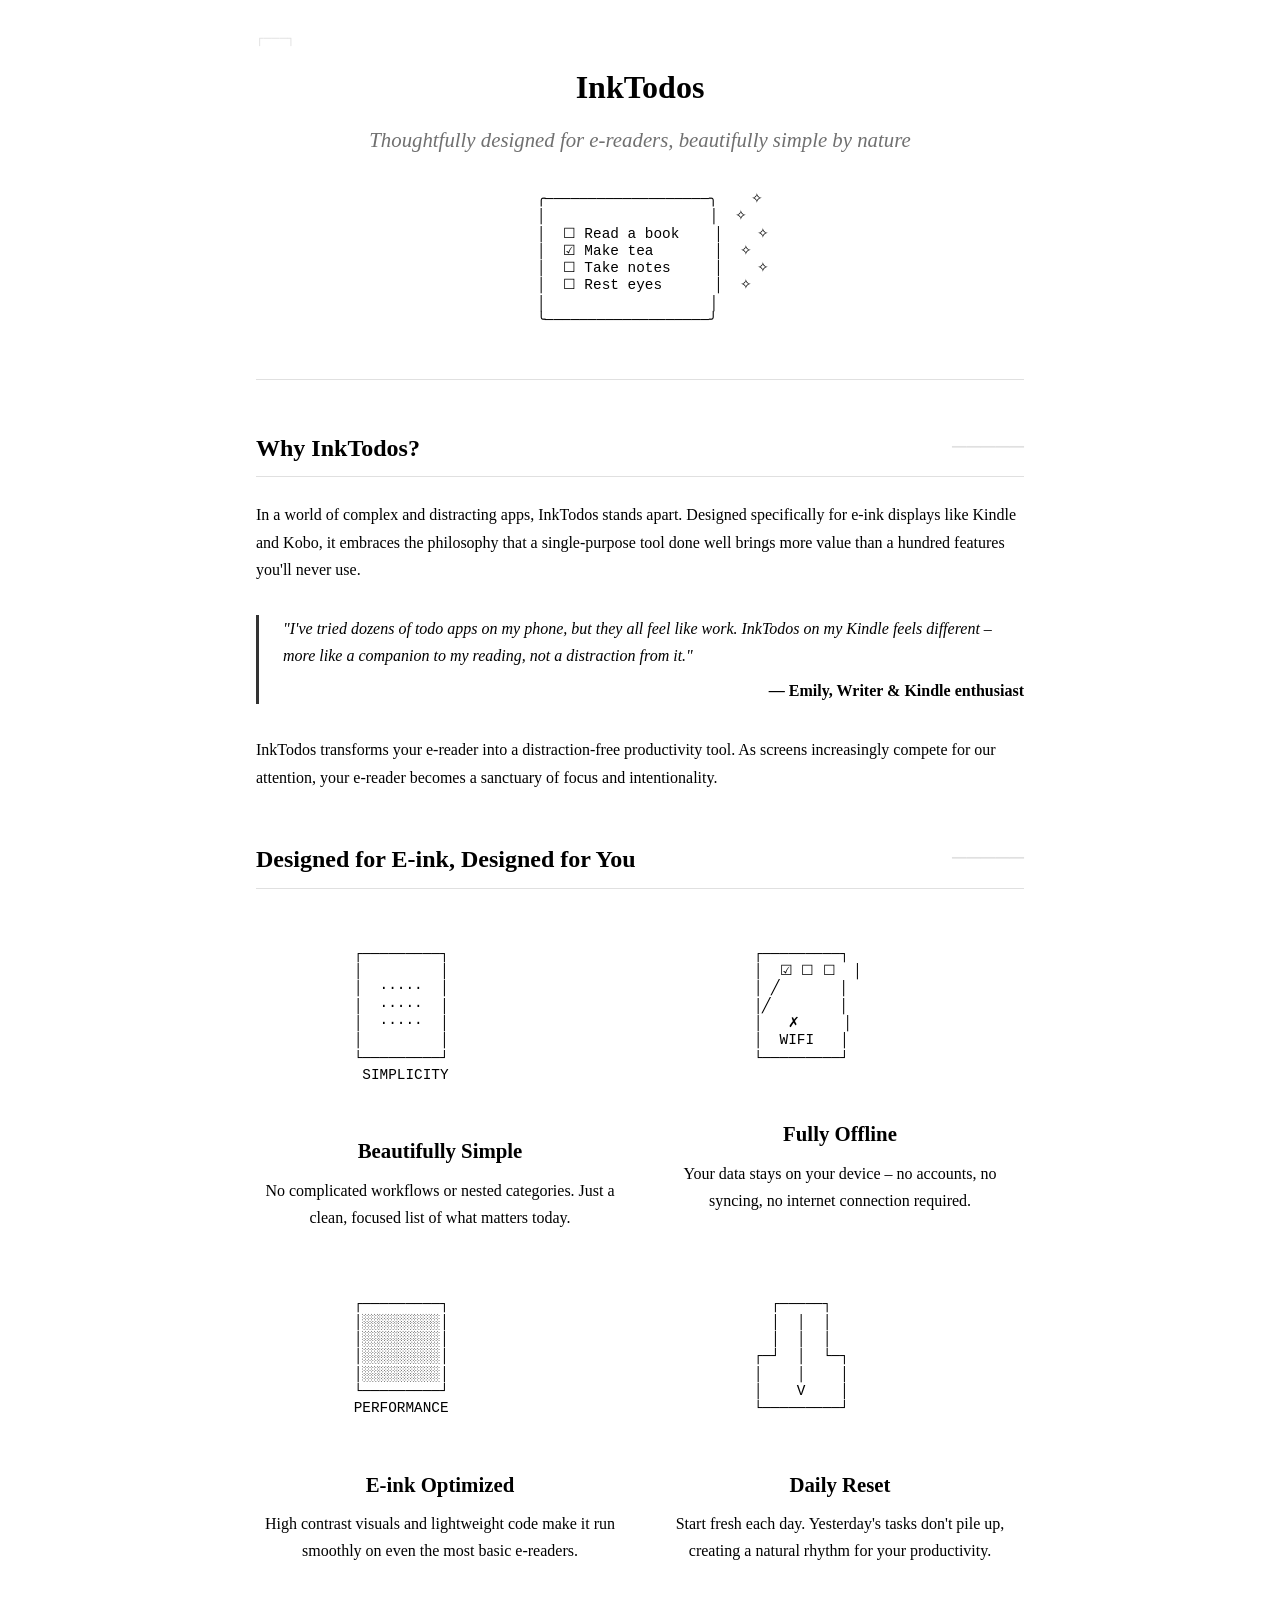
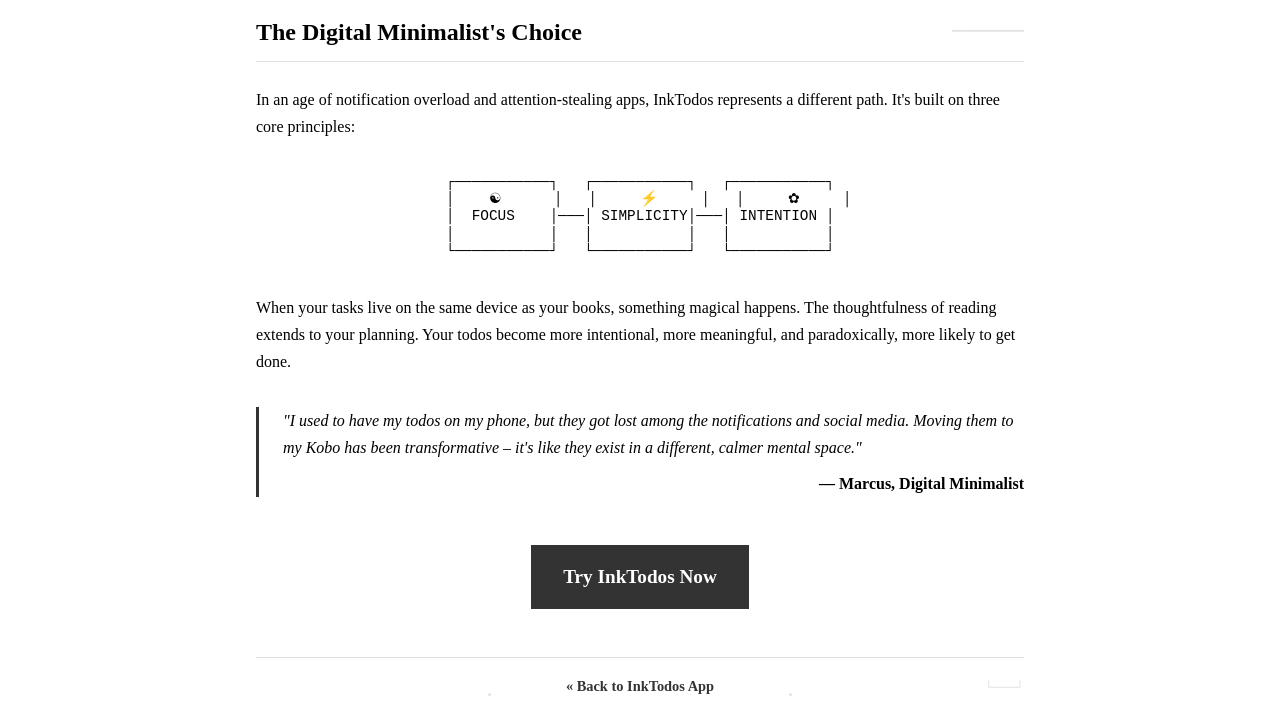
==== about.html @ ad07a1d9 "about page" ====
<!DOCTYPE html>
<html lang="en">
<head>
    <meta charset="UTF-8">
    <meta name="viewport" content="width=device-width, initial-scale=1.0">
    <title>About InkTodos</title>
    <link rel="stylesheet" href="css/style.css">
    <style>
        /* Additional styles specific to about page */
        .about-container {
            max-width: 800px;
            margin: 0 auto;
            padding: 1rem;
            line-height: 1.7;
            position: relative;
        }
        
        /* Decorative corner elements */
        .about-container::before,
        .about-container::after {
            content: "┌───┐";
            font-family: monospace;
            position: absolute;
            white-space: pre;
            color: var(--light-gray);
        }
        
        .about-container::before {
            top: 1rem;
            left: 1rem;
        }
        
        .about-container::after {
            content: "└───┘";
            bottom: 1rem;
            right: 1rem;
        }

        .hero {
            text-align: center;
            margin: 2rem 0 3rem;
        }

        .tagline {
            font-size: 1.3rem;
            margin-top: 0.5rem;
            color: var(--medium-gray);
            font-style: italic;
        }

        .section {
            margin-bottom: 3rem;
        }

        .section-title {
            margin-bottom: 1.5rem;
            border-bottom: 1px solid var(--light-gray);
            padding-bottom: 0.5rem;
            position: relative;
        }
        
        .section-title::after {
            content: "─────";
            font-family: monospace;
            position: absolute;
            right: 0;
            bottom: 0.5rem;
            color: var(--light-gray);
        }

        .features {
            display: grid;
            grid-template-columns: 1fr;
            gap: 2rem;
        }

        .feature {
            display: flex;
            flex-direction: column;
            align-items: center;
        }

        .feature-title {
            font-size: 1.3rem;
            margin: 1rem 0 0.5rem;
            text-align: center;
        }

        .feature-desc {
            text-align: center;
        }

        .illustration {
            margin: 1rem 0;
            text-align: center;
            line-height: 1;
        }

        .ascii-art {
            font-family: monospace;
            white-space: pre;
            font-size: 0.9rem;
            line-height: 1.2;
            display: inline-block;
            text-align: left;
            margin: 0 auto;
        }

        .testimonial {
            border-left: 3px solid var(--accent-color);
            padding-left: 1.5rem;
            margin: 2rem 0;
            font-style: italic;
        }

        .testimonial-author {
            text-align: right;
            margin-top: 0.5rem;
            font-style: normal;
            font-weight: bold;
        }

        .cta {
            text-align: center;
            margin: 3rem 0;
        }

        .cta-button {
            display: inline-block;
            padding: 1rem 2rem;
            background-color: var(--accent-color);
            color: var(--bg-color);
            text-decoration: none;
            font-weight: bold;
            font-size: 1.2rem;
            border: none;
        }
        
        .nav-links {
            text-align: center;
            margin-top: 3rem;
            padding-top: 1rem;
            border-top: 1px solid var(--light-gray);
            position: relative;
        }
        
        .nav-links::before,
        .nav-links::after {
            content: "·";
            position: absolute;
            top: 1rem;
            font-size: 1.5rem;
            color: var(--light-gray);
        }
        
        .nav-links::before {
            left: 30%;
        }
        
        .nav-links::after {
            right: 30%;
        }

        .nav-link {
            color: var(--accent-color);
            text-decoration: none;
            font-weight: bold;
        }
        
        @media (min-width: 600px) {
            .features {
                grid-template-columns: 1fr 1fr;
            }
        }
    </style>
</head>
<body>
    <div class="about-container">
        <header class="hero">
            <h1>InkTodos</h1>
            <p class="tagline">Thoughtfully designed for e-readers, beautifully simple by nature</p>
            
            <div class="illustration">
                <div class="ascii-art">
   ╭───────────────────╮    ✧
   │                   │  ✧
   │  ☐ Read a book    │    ✧
   │  ☑ Make tea       │  ✧
   │  ☐ Take notes     │    ✧
   │  ☐ Rest eyes      │  ✧
   │                   │
   ╰───────────────────╯
                </div>
            </div>
        </header>
        
        <section class="section">
            <h2 class="section-title">Why InkTodos?</h2>
            <p>In a world of complex and distracting apps, InkTodos stands apart. Designed specifically for e-ink displays like Kindle and Kobo, it embraces the philosophy that a single-purpose tool done well brings more value than a hundred features you'll never use.</p>
            
            <div class="testimonial">
                <p>"I've tried dozens of todo apps on my phone, but they all feel like work. InkTodos on my Kindle feels different – more like a companion to my reading, not a distraction from it."</p>
                <p class="testimonial-author">— Emily, Writer & Kindle enthusiast</p>
            </div>
            
            <p>InkTodos transforms your e-reader into a distraction-free productivity tool. As screens increasingly compete for our attention, your e-reader becomes a sanctuary of focus and intentionality.</p>
        </section>
        
        <section class="section">
            <h2 class="section-title">Designed for E-ink, Designed for You</h2>
            
            <div class="features">
                <div class="feature">
                    <div class="illustration">
                        <div class="ascii-art">
  ┌─────────┐
  │         │
  │  ·····  │
  │  ·····  │
  │  ·····  │
  │         │
  └─────────┘
   SIMPLICITY
                        </div>
                    </div>
                    <h3 class="feature-title">Beautifully Simple</h3>
                    <p class="feature-desc">No complicated workflows or nested categories. Just a clean, focused list of what matters today.</p>
                </div>
                
                <div class="feature">
                    <div class="illustration">
                        <div class="ascii-art">
  ┌─────────┐
  │  ☑ ☐ ☐  │
  │ ╱       │
  │╱        │
  │   ✗     │
  │  WIFI   │
  └─────────┘
                        </div>
                    </div>
                    <h3 class="feature-title">Fully Offline</h3>
                    <p class="feature-desc">Your data stays on your device – no accounts, no syncing, no internet connection required.</p>
                </div>
                
                <div class="feature">
                    <div class="illustration">
                        <div class="ascii-art">
  ┌─────────┐
  │░░░░░░░░░│
  │░░░░░░░░░│
  │░░░░░░░░░│
  │░░░░░░░░░│
  └─────────┘
  PERFORMANCE
                        </div>
                    </div>
                    <h3 class="feature-title">E-ink Optimized</h3>
                    <p class="feature-desc">High contrast visuals and lightweight code make it run smoothly on even the most basic e-readers.</p>
                </div>
                
                <div class="feature">
                    <div class="illustration">
                        <div class="ascii-art">
    ┌─────┐
    │  │  │
    │  │  │
  ┌─┘  │  └─┐
  │    │    │
  │    V    │
  └─────────┘
                        </div>
                    </div>
                    <h3 class="feature-title">Daily Reset</h3>
                    <p class="feature-desc">Start fresh each day. Yesterday's tasks don't pile up, creating a natural rhythm for your productivity.</p>
                </div>
            </div>
        </section>
        
        <section class="section">
            <h2 class="section-title">The Digital Minimalist's Choice</h2>
            <p>In an age of notification overload and attention-stealing apps, InkTodos represents a different path. It's built on three core principles:</p>
            
            <div class="illustration">
                <div class="ascii-art">
  ┌───────────┐   ┌───────────┐   ┌───────────┐
  │    ☯      │   │     ⚡     │   │     ✿     │
  │  FOCUS    │───│ SIMPLICITY│───│ INTENTION │
  │           │   │           │   │           │
  └───────────┘   └───────────┘   └───────────┘
                </div>
            </div>
            
            <p>When your tasks live on the same device as your books, something magical happens. The thoughtfulness of reading extends to your planning. Your todos become more intentional, more meaningful, and paradoxically, more likely to get done.</p>
            
            <div class="testimonial">
                <p>"I used to have my todos on my phone, but they got lost among the notifications and social media. Moving them to my Kobo has been transformative – it's like they exist in a different, calmer mental space."</p>
                <p class="testimonial-author">— Marcus, Digital Minimalist</p>
            </div>
        </section>

        <div class="cta">
            <a href="/" class="cta-button">Try InkTodos Now</a>
        </div>
        
        <footer class="nav-links">
            <a href="/" class="nav-link">« Back to InkTodos App</a>
        </footer>
    </div>
</body>
</html>
---- css/style.css ----
/* E-reader friendly styles with high contrast and simple design */
:root {
    --bg-color: #ffffff;
    --text-color: #000000;
    --light-gray: #e0e0e0;
    --medium-gray: #707070;
    --completed-color: #aaaaaa;
    --focus-color: #111111;
    --accent-color: #333333;
}

* {
    box-sizing: border-box;
    margin: 0;
    padding: 0;
}

body {
    font-family: 'Bookerly', 'Palatino', 'Georgia', serif;
    background-color: var(--bg-color);
    color: var(--text-color);
    line-height: 1.6;
    padding: 0.75rem;
    max-width: 100%;
}

.container {
    max-width: 800px;
    margin: 0 auto;
    padding: 1rem;
}

header {
    text-align: center;
    margin-bottom: 2rem;
    border-bottom: 1px solid var(--light-gray);
    padding-bottom: 1rem;
}

h1 {
    font-size: 2rem;
    margin-bottom: 0.5rem;
}

h2 {
    font-size: 1.5rem;
    margin-bottom: 1rem;
}

.date-display {
    font-size: 1.2rem;
    color: var(--medium-gray);
}

/* Form styles */
#task-form {
    display: flex;
    margin-bottom: 2rem;
    border: 1px solid var(--light-gray);
}

#task-input {
    flex: 1;
    padding: 0.75rem;
    font-size: 1rem;
    border: none;
    background-color: var(--bg-color);
    color: var(--text-color);
}

#add-task-btn {
    padding: 0.75rem 1.5rem;
    background-color: var(--accent-color);
    color: var(--bg-color);
    border: none;
    font-size: 1rem;
    cursor: pointer;
    font-weight: bold;
}

/* Task list styles */
#task-list {
    list-style-type: none;
}

.task-item {
    padding: 1.2rem 1rem;
    border-bottom: 1px solid var(--light-gray);
    display: flex;
    align-items: center;
}

.empty-list {
    text-align: center;
    color: var(--medium-gray);
    font-style: italic;
}

.task-text {
    flex: 1;
    font-size: 1.1rem;
}

.completed .task-text {
    text-decoration: line-through;
    color: var(--completed-color);
}

.delete-btn {
    margin-left: 1rem;
    background: none;
    border: none;
    font-size: 1.2rem;
    cursor: pointer;
    color: var(--medium-gray);
}

footer {
    margin-top: 2rem;
    text-align: center;
    font-size: 0.9rem;
    color: var(--medium-gray);
}

/* Make checkboxes more visible on e-readers */
input[type="checkbox"] {
    width: 1.5rem;
    height: 1.5rem;
    margin-right: 1rem;
    border: 2px solid var(--accent-color);
    -webkit-appearance: none;
    appearance: none;
    display: inline-block;
    position: relative;
    border-radius: 0.2rem;
    background-color: var(--bg-color);
}

input[type="checkbox"]:checked {
    background-color: var(--accent-color);
}

input[type="checkbox"]:checked::after {
    content: "✓";
    position: absolute;
    top: 50%;
    left: 50%;
    transform: translate(-50%, -50%);
    font-size: 1.2rem;
    color: var(--bg-color);
    font-weight: bold;
}

/* Focus states for accessibility */
a:focus, button:focus, input:focus {
    outline: 2px solid var(--focus-color);
}

/* Navigation links */
.nav-link {
    color: var(--accent-color);
    text-decoration: none;
    font-weight: bold;
}
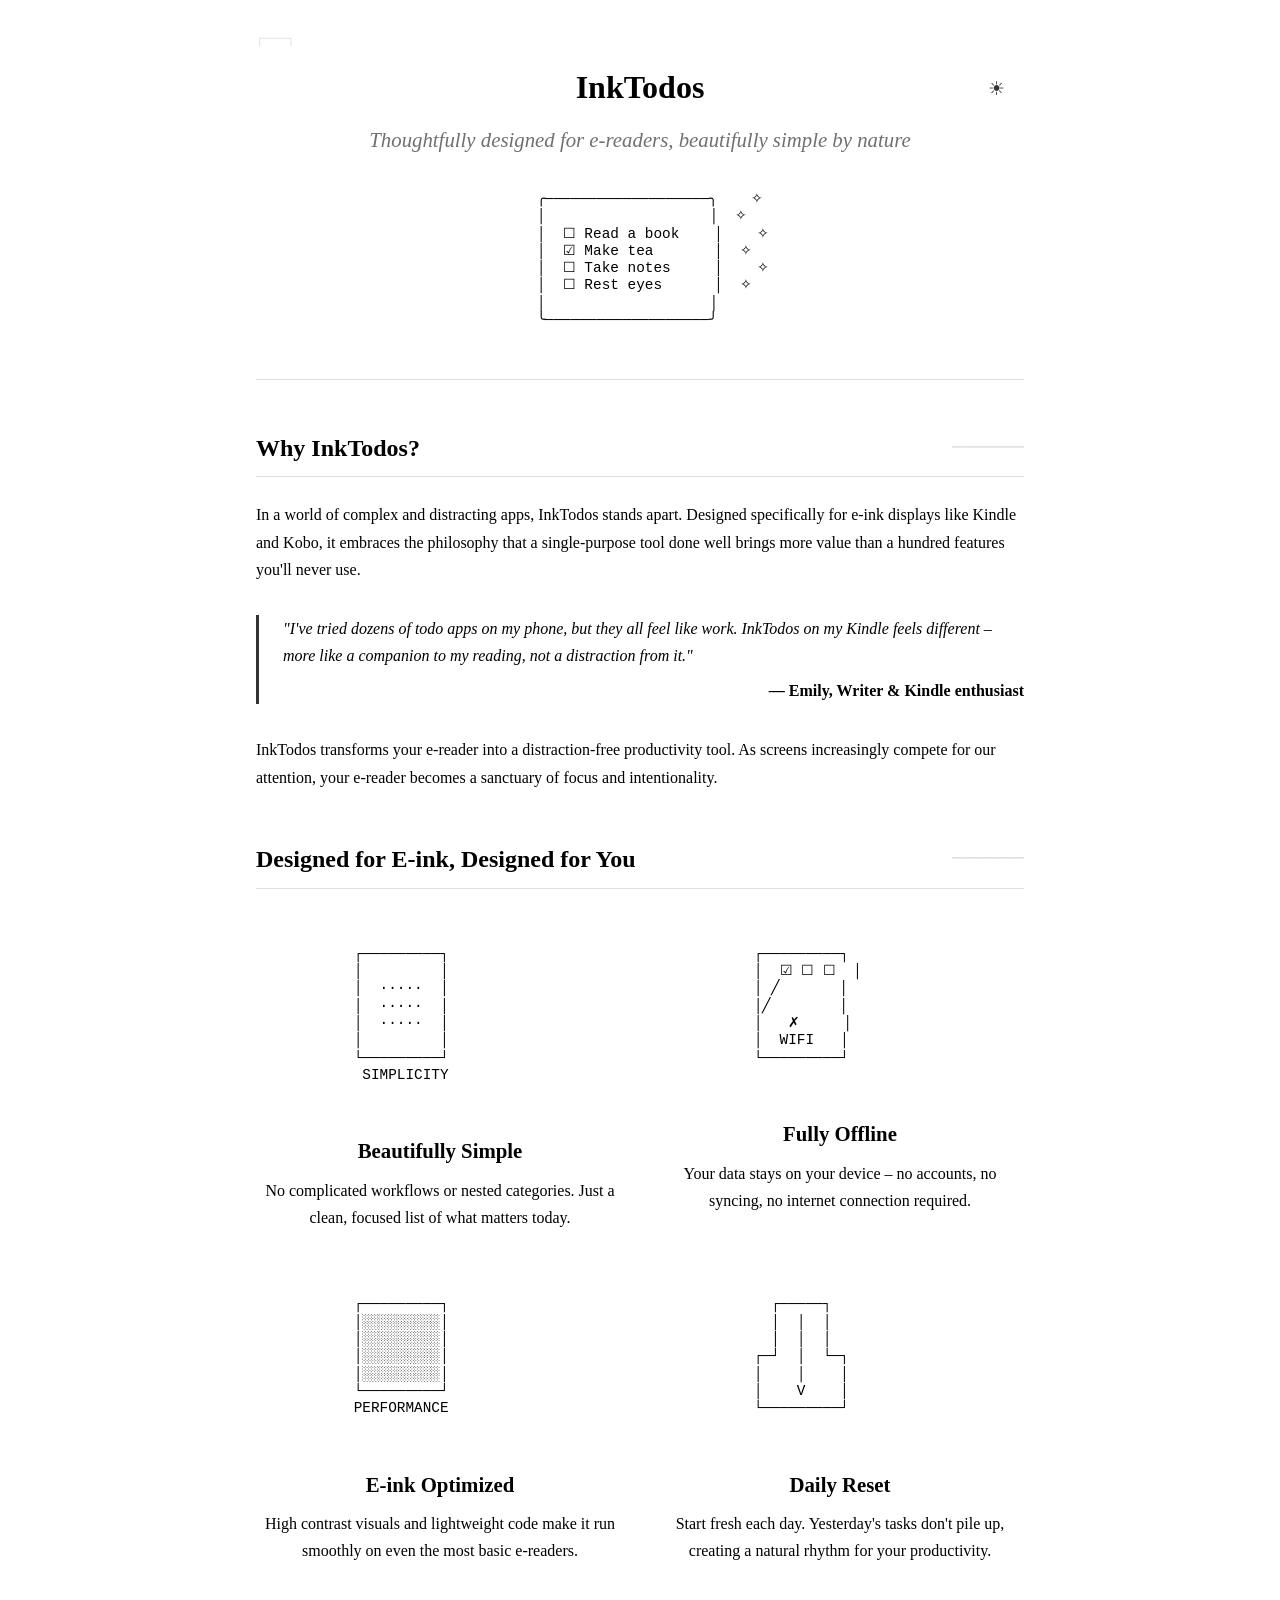
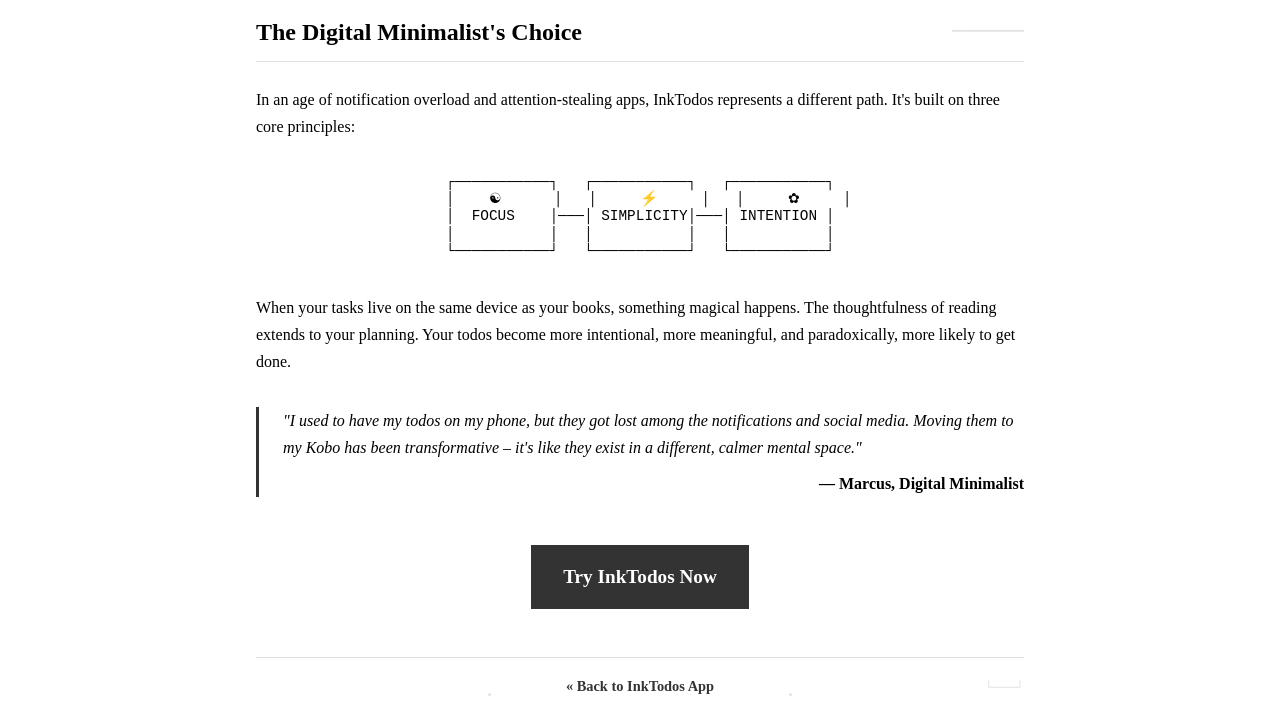
==== commit 2eeda7f2: "Add dark mode support with toggle - Add dark mode CSS variables and theme toggle - Implement theme d" ====
--- a/about.html
+++ b/about.html
@@ -6,6 +6,17 @@
     <title>About InkTodos</title>
     <link rel="stylesheet" href="css/style.css">
     <style>
+        /* Dark mode variables - must match the ones in style.css */
+        .dark-mode {
+            --bg-color: #121212;
+            --text-color: #f0f0f0;
+            --light-gray: #333333;
+            --medium-gray: #999999;
+            --completed-color: #666666;
+            --focus-color: #f0f0f0;
+            --accent-color: #bbbbbb;
+        }
+        
         /* Additional styles specific to about page */
         .about-container {
             max-width: 800px;
@@ -167,6 +178,25 @@
             font-weight: bold;
         }
         
+        .theme-toggle {
+            position: absolute;
+            top: 0.5rem;
+            right: 0.5rem;
+            background: none;
+            border: none;
+            font-size: 1.2rem;
+            cursor: pointer;
+            color: var(--accent-color);
+            padding: 0.5rem;
+            border-radius: 50%;
+            width: 2.5rem;
+            height: 2.5rem;
+            display: flex;
+            align-items: center;
+            justify-content: center;
+            z-index: 10;
+        }
+        
         @media (min-width: 600px) {
             .features {
                 grid-template-columns: 1fr 1fr;
@@ -177,6 +207,7 @@
 <body>
     <div class="about-container">
         <header class="hero">
+            <button id="theme-toggle" class="theme-toggle" aria-label="Toggle dark mode">☀</button>
             <h1>InkTodos</h1>
             <p class="tagline">Thoughtfully designed for e-readers, beautifully simple by nature</p>
             
@@ -300,12 +331,61 @@
         </section>
 
         <div class="cta">
-            <a href="/" class="cta-button">Try InkTodos Now</a>
+            <a href="index.html" class="cta-button">Try InkTodos Now</a>
         </div>
         
         <footer class="nav-links">
-            <a href="/" class="nav-link">« Back to InkTodos App</a>
+            <a href="index.html" class="nav-link">« Back to InkTodos App</a>
         </footer>
     </div>
+    
+    <script>
+        // Theme handling for about page
+        document.addEventListener('DOMContentLoaded', function() {
+            const themeToggle = document.getElementById('theme-toggle');
+            
+            // Check if user previously set a theme preference
+            function initTheme() {
+                const savedTheme = localStorage.getItem('theme');
+                
+                if (savedTheme === 'dark') {
+                    document.body.classList.add('dark-mode');
+                    themeToggle.textContent = '☾';
+                } else if (savedTheme === 'light') {
+                    document.body.classList.remove('dark-mode');
+                    themeToggle.textContent = '☀';
+                } else {
+                    // Check system preference
+                    const prefersDark = window.matchMedia && window.matchMedia('(prefers-color-scheme: dark)').matches;
+                    
+                    if (prefersDark) {
+                        document.body.classList.add('dark-mode');
+                        themeToggle.textContent = '☾';
+                    }
+                }
+            }
+            
+            // Toggle theme
+            function toggleTheme() {
+                if (document.body.classList.contains('dark-mode')) {
+                    document.body.classList.remove('dark-mode');
+                    localStorage.setItem('theme', 'light');
+                    themeToggle.textContent = '☀';
+                } else {
+                    document.body.classList.add('dark-mode');
+                    localStorage.setItem('theme', 'dark');
+                    themeToggle.textContent = '☾';
+                }
+            }
+            
+            // Add event listener
+            if (themeToggle) {
+                themeToggle.addEventListener('click', toggleTheme);
+            }
+            
+            // Initialize theme
+            initTheme();
+        });
+    </script>
 </body>
 </html>
--- a/css/style.css
+++ b/css/style.css
@@ -1,5 +1,6 @@
 /* E-reader friendly styles with high contrast and simple design */
 :root {
+    /* Light mode (default) */
     --bg-color: #ffffff;
     --text-color: #000000;
     --light-gray: #e0e0e0;
@@ -9,6 +10,30 @@
     --accent-color: #333333;
 }
 
+/* Dark mode */
+.dark-mode {
+    --bg-color: #121212;
+    --text-color: #f0f0f0;
+    --light-gray: #333333;
+    --medium-gray: #999999;
+    --completed-color: #666666;
+    --focus-color: #f0f0f0;
+    --accent-color: #bbbbbb;
+}
+
+/* Media query for devices that support prefers-color-scheme */
+@media (prefers-color-scheme: dark) {
+    :root {
+        --bg-color: #121212;
+        --text-color: #f0f0f0;
+        --light-gray: #333333;
+        --medium-gray: #999999;
+        --completed-color: #666666;
+        --focus-color: #f0f0f0;
+        --accent-color: #bbbbbb;
+    }
+}
+
 * {
     box-sizing: border-box;
     margin: 0;
@@ -35,6 +60,25 @@
     margin-bottom: 2rem;
     border-bottom: 1px solid var(--light-gray);
     padding-bottom: 1rem;
+    position: relative;
+}
+
+.theme-toggle {
+    position: absolute;
+    top: 0.5rem;
+    right: 0.5rem;
+    background: none;
+    border: none;
+    font-size: 1.2rem;
+    cursor: pointer;
+    color: var(--accent-color);
+    padding: 0.5rem;
+    border-radius: 50%;
+    width: 2.5rem;
+    height: 2.5rem;
+    display: flex;
+    align-items: center;
+    justify-content: center;
 }
 
 h1 {
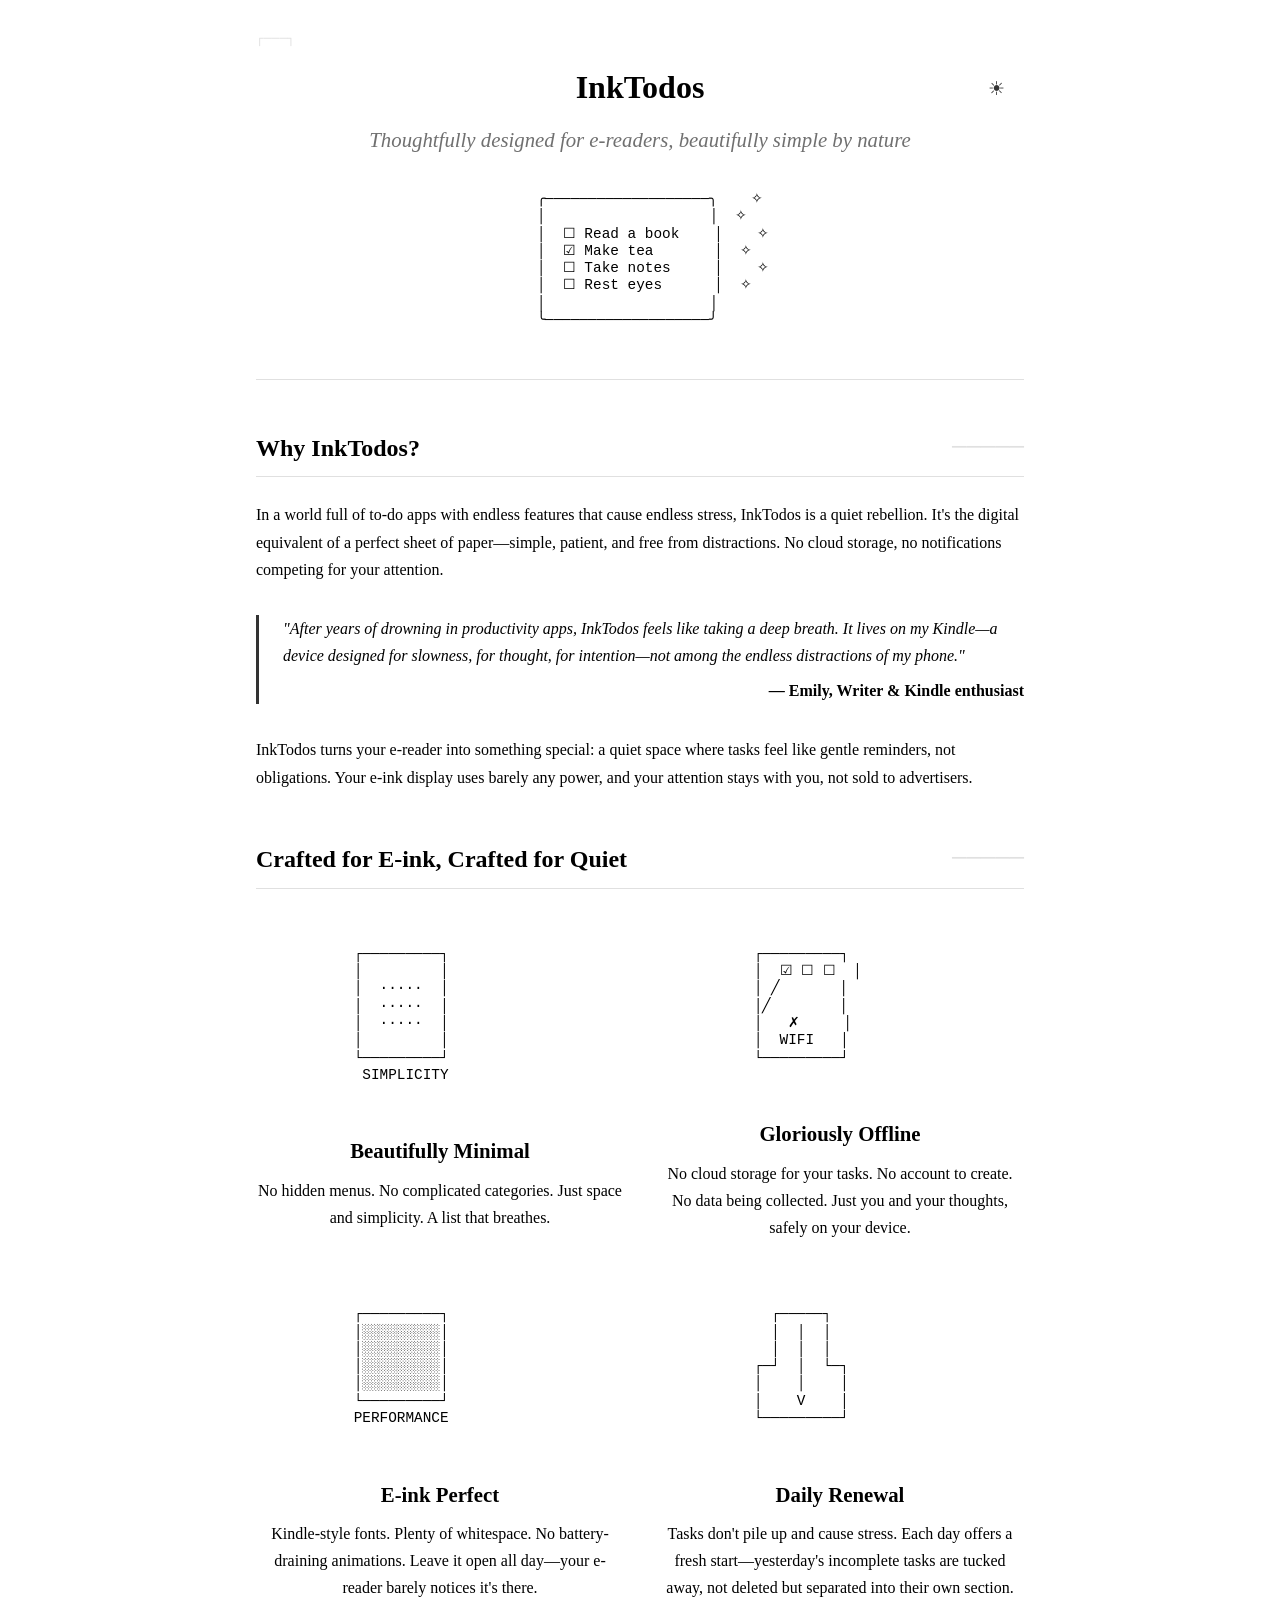
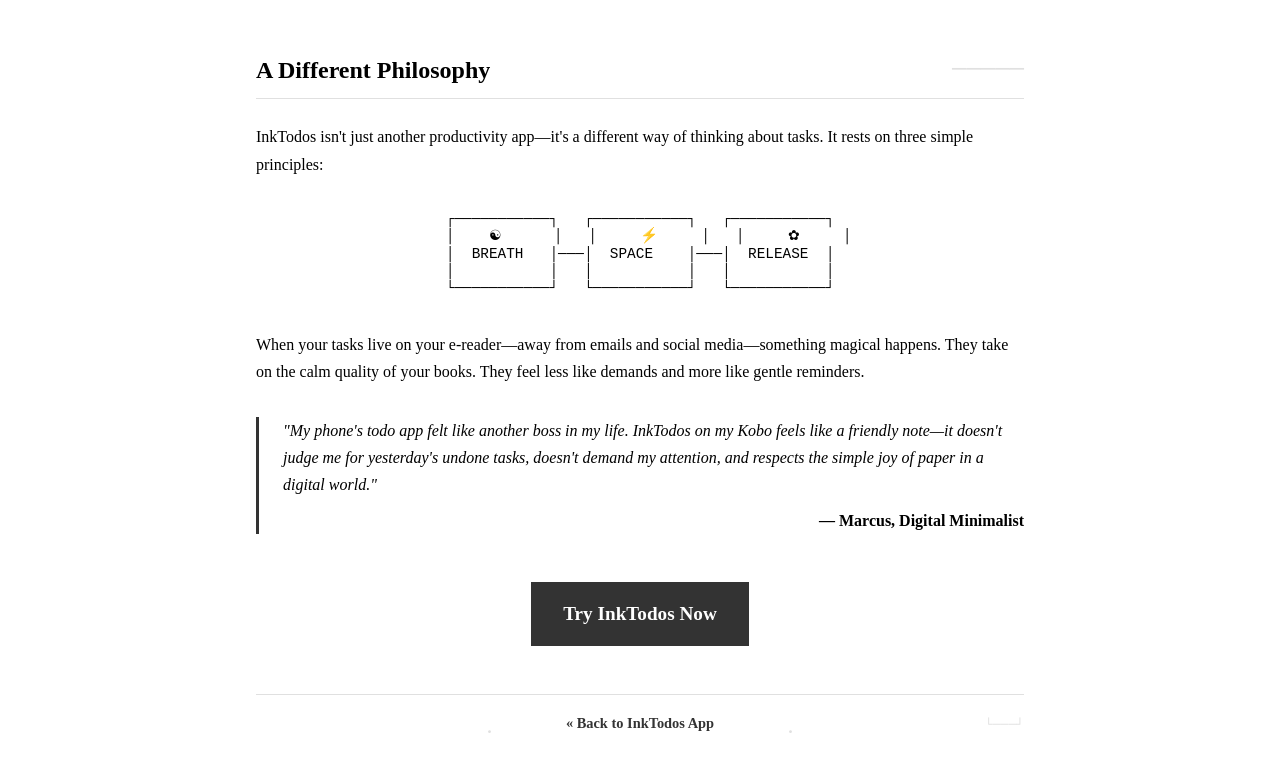
==== commit e0f5d97a: "update about.html" ====
--- a/about.html
+++ b/about.html
@@ -227,18 +227,18 @@
         
         <section class="section">
             <h2 class="section-title">Why InkTodos?</h2>
-            <p>In a world of complex and distracting apps, InkTodos stands apart. Designed specifically for e-ink displays like Kindle and Kobo, it embraces the philosophy that a single-purpose tool done well brings more value than a hundred features you'll never use.</p>
+            <p>In a world full of to-do apps with endless features that cause endless stress, InkTodos is a quiet rebellion. It's the digital equivalent of a perfect sheet of paper—simple, patient, and free from distractions. No cloud storage, no notifications competing for your attention.</p>
             
             <div class="testimonial">
-                <p>"I've tried dozens of todo apps on my phone, but they all feel like work. InkTodos on my Kindle feels different – more like a companion to my reading, not a distraction from it."</p>
+                <p>"After years of drowning in productivity apps, InkTodos feels like taking a deep breath. It lives on my Kindle—a device designed for slowness, for thought, for intention—not among the endless distractions of my phone."</p>
                 <p class="testimonial-author">— Emily, Writer & Kindle enthusiast</p>
             </div>
             
-            <p>InkTodos transforms your e-reader into a distraction-free productivity tool. As screens increasingly compete for our attention, your e-reader becomes a sanctuary of focus and intentionality.</p>
+            <p>InkTodos turns your e-reader into something special: a quiet space where tasks feel like gentle reminders, not obligations. Your e-ink display uses barely any power, and your attention stays with you, not sold to advertisers.</p>
         </section>
         
         <section class="section">
-            <h2 class="section-title">Designed for E-ink, Designed for You</h2>
+            <h2 class="section-title">Crafted for E-ink, Crafted for Quiet</h2>
             
             <div class="features">
                 <div class="feature">
@@ -254,8 +254,8 @@
    SIMPLICITY
                         </div>
                     </div>
-                    <h3 class="feature-title">Beautifully Simple</h3>
-                    <p class="feature-desc">No complicated workflows or nested categories. Just a clean, focused list of what matters today.</p>
+                    <h3 class="feature-title">Beautifully Minimal</h3>
+                    <p class="feature-desc">No hidden menus. No complicated categories. Just space and simplicity. A list that breathes.</p>
                 </div>
                 
                 <div class="feature">
@@ -270,8 +270,8 @@
   └─────────┘
                         </div>
                     </div>
-                    <h3 class="feature-title">Fully Offline</h3>
-                    <p class="feature-desc">Your data stays on your device – no accounts, no syncing, no internet connection required.</p>
+                    <h3 class="feature-title">Gloriously Offline</h3>
+                    <p class="feature-desc">No cloud storage for your tasks. No account to create. No data being collected. Just you and your thoughts, safely on your device.</p>
                 </div>
                 
                 <div class="feature">
@@ -286,8 +286,8 @@
   PERFORMANCE
                         </div>
                     </div>
-                    <h3 class="feature-title">E-ink Optimized</h3>
-                    <p class="feature-desc">High contrast visuals and lightweight code make it run smoothly on even the most basic e-readers.</p>
+                    <h3 class="feature-title">E-ink Perfect</h3>
+                    <p class="feature-desc">Kindle-style fonts. Plenty of whitespace. No battery-draining animations. Leave it open all day—your e-reader barely notices it's there.</p>
                 </div>
                 
                 <div class="feature">
@@ -302,30 +302,30 @@
   └─────────┘
                         </div>
                     </div>
-                    <h3 class="feature-title">Daily Reset</h3>
-                    <p class="feature-desc">Start fresh each day. Yesterday's tasks don't pile up, creating a natural rhythm for your productivity.</p>
+                    <h3 class="feature-title">Daily Renewal</h3>
+                    <p class="feature-desc">Tasks don't pile up and cause stress. Each day offers a fresh start—yesterday's incomplete tasks are tucked away, not deleted but separated into their own section.</p>
                 </div>
             </div>
         </section>
         
         <section class="section">
-            <h2 class="section-title">The Digital Minimalist's Choice</h2>
-            <p>In an age of notification overload and attention-stealing apps, InkTodos represents a different path. It's built on three core principles:</p>
+            <h2 class="section-title">A Different Philosophy</h2>
+            <p>InkTodos isn't just another productivity app—it's a different way of thinking about tasks. It rests on three simple principles:</p>
             
             <div class="illustration">
                 <div class="ascii-art">
   ┌───────────┐   ┌───────────┐   ┌───────────┐
   │    ☯      │   │     ⚡     │   │     ✿     │
-  │  FOCUS    │───│ SIMPLICITY│───│ INTENTION │
+  │  BREATH   │───│  SPACE    │───│  RELEASE  │
   │           │   │           │   │           │
   └───────────┘   └───────────┘   └───────────┘
                 </div>
             </div>
             
-            <p>When your tasks live on the same device as your books, something magical happens. The thoughtfulness of reading extends to your planning. Your todos become more intentional, more meaningful, and paradoxically, more likely to get done.</p>
+            <p>When your tasks live on your e-reader—away from emails and social media—something magical happens. They take on the calm quality of your books. They feel less like demands and more like gentle reminders.</p>
             
             <div class="testimonial">
-                <p>"I used to have my todos on my phone, but they got lost among the notifications and social media. Moving them to my Kobo has been transformative – it's like they exist in a different, calmer mental space."</p>
+                <p>"My phone's todo app felt like another boss in my life. InkTodos on my Kobo feels like a friendly note—it doesn't judge me for yesterday's undone tasks, doesn't demand my attention, and respects the simple joy of paper in a digital world."</p>
                 <p class="testimonial-author">— Marcus, Digital Minimalist</p>
             </div>
         </section>
--- a/css/style.css
+++ b/css/style.css
@@ -63,6 +63,23 @@
     position: relative;
 }
 
+.progress-container {
+    width: 100%;
+    height: 8px;
+    background-color: var(--light-gray);
+    position: relative;
+    margin-bottom: 1.5rem;
+    border-radius: 4px;
+    overflow: hidden;
+}
+
+.progress-bar {
+    height: 100%;
+    background-color: var(--accent-color);
+    width: 0%;
+    /* Removed transition to prevent ghosting on e-ink displays */
+}
+
 .theme-toggle {
     position: absolute;
     top: 0.5rem;
@@ -123,6 +140,23 @@
 }
 
 /* Task list styles */
+.task-header {
+    display: flex;
+    justify-content: space-between;
+    align-items: center;
+    margin-bottom: 1rem;
+}
+
+.action-btn {
+    padding: 0.5rem 1rem;
+    background-color: var(--accent-color);
+    color: var(--bg-color);
+    border: none;
+    font-size: 0.9rem;
+    cursor: pointer;
+    border-radius: 4px;
+}
+
 #task-list {
     list-style-type: none;
 }
@@ -148,6 +182,11 @@
 .completed .task-text {
     text-decoration: line-through;
     color: var(--completed-color);
+}
+
+.rolled-over .task-text::before {
+    content: "↻ ";
+    color: var(--accent-color);
 }
 
 .delete-btn {
